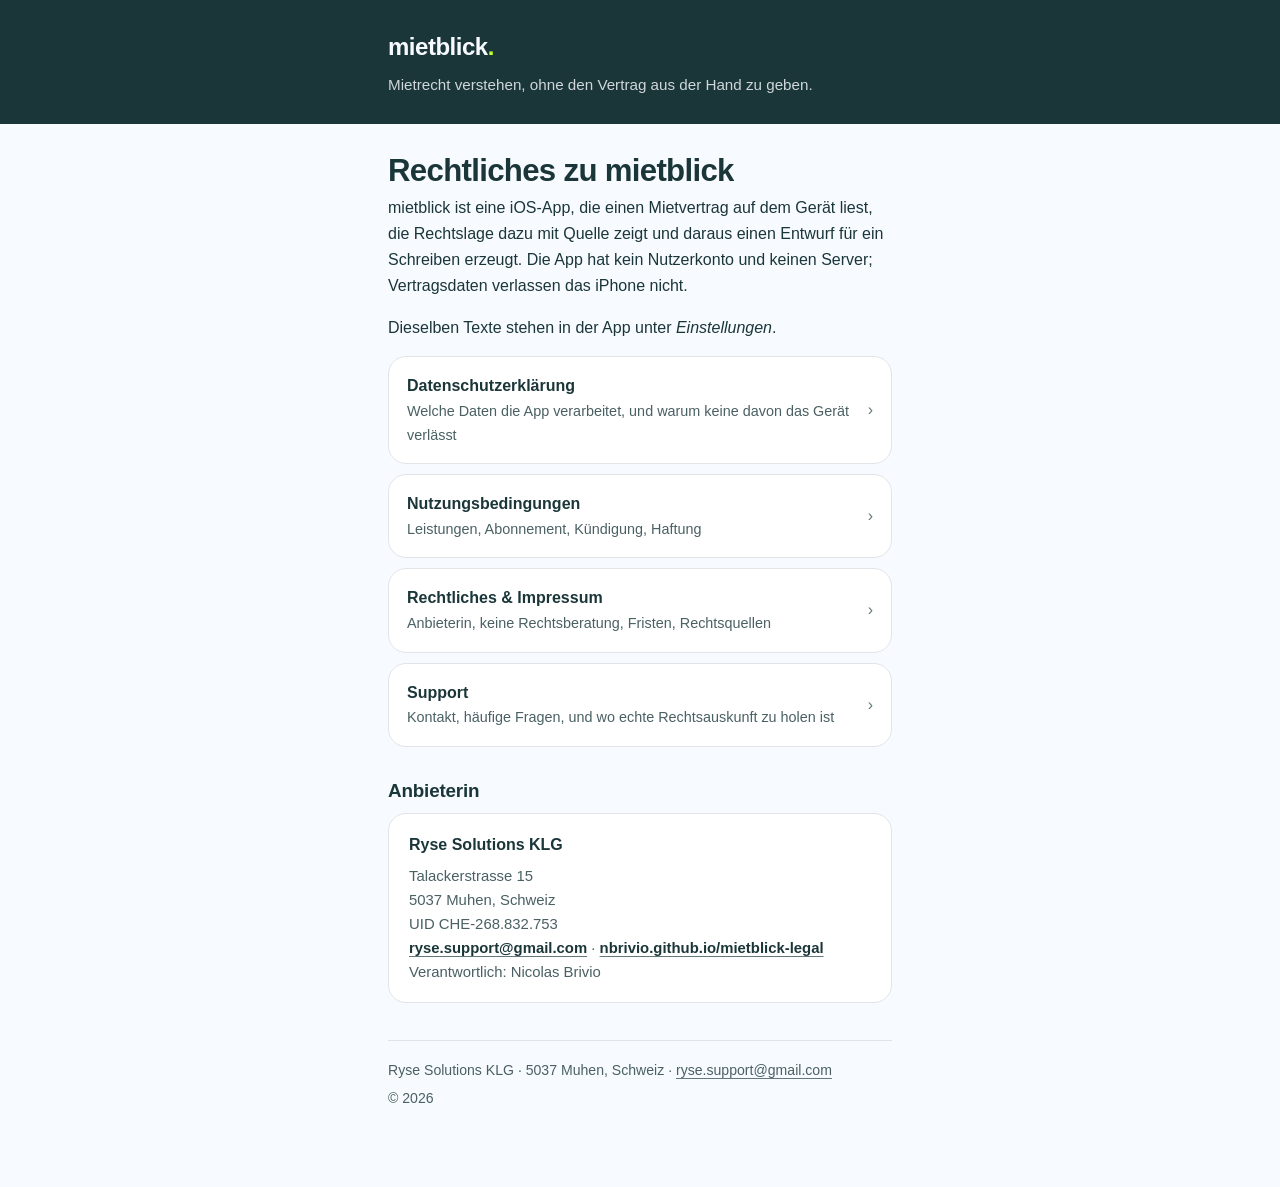
==== index.html @ 71dbad0a "Rechtstexte mietblick Datenschutzerklärung, Nutzungsbedingungen, Impressum und Support zur iOS-App m" ====
<!doctype html>
<html lang="de-CH">
<head>
<meta charset="utf-8">
<meta name="viewport" content="width=device-width, initial-scale=1">
<title>Rechtliches – mietblick</title>
<meta name="description" content="Datenschutzerklärung, Nutzungsbedingungen, Impressum und Support zur iOS-App mietblick.">
<meta name="color-scheme" content="light dark">
<meta name="robots" content="index, follow">
<link rel="stylesheet" href="assets/style.css">
</head>
<body>
<a class="skip" href="#inhalt">Zum Inhalt springen</a>
<header class="top">
  <div class="wrap">
    <a class="brand" href="index.html">mietblick<span class="dot" aria-hidden="true">.</span></a>
    <p class="tagline">Mietrecht verstehen, ohne den Vertrag aus der Hand zu geben.</p>
  </div>
</header>
<div class="wrap">

<main id="inhalt">
<h1>Rechtliches zu mietblick</h1><p>mietblick ist eine iOS-App, die einen Mietvertrag auf dem Gerät liest, die Rechtslage dazu mit Quelle zeigt und daraus einen Entwurf für ein Schreiben erzeugt. Die App hat kein Nutzerkonto und keinen Server; Vertragsdaten verlassen das iPhone nicht.</p><p>Dieselben Texte stehen in der App unter <em>Einstellungen</em>.</p><ul class="docs"><li><a href="datenschutz.html"><span><span class="t">Datenschutzerklärung</span><span class="d">Welche Daten die App verarbeitet, und warum keine davon das Gerät verlässt</span></span><span class="chev" aria-hidden="true">&#8250;</span></a></li><li><a href="agb.html"><span><span class="t">Nutzungsbedingungen</span><span class="d">Leistungen, Abonnement, Kündigung, Haftung</span></span><span class="chev" aria-hidden="true">&#8250;</span></a></li><li><a href="rechtliches.html"><span><span class="t">Rechtliches &amp; Impressum</span><span class="d">Anbieterin, keine Rechtsberatung, Fristen, Rechtsquellen</span></span><span class="chev" aria-hidden="true">&#8250;</span></a></li><li><a href="support.html"><span><span class="t">Support</span><span class="d">Kontakt, häufige Fragen, und wo echte Rechtsauskunft zu holen ist</span></span><span class="chev" aria-hidden="true">&#8250;</span></a></li></ul><h2>Anbieterin</h2><div class="card"><p class="name">Ryse Solutions KLG</p><p class="meta">Talackerstrasse 15<br>5037 Muhen, Schweiz</p><p class="meta">UID CHE-268.832.753</p><p class="meta"><a href="mailto:ryse.support@gmail.com">ryse.support@gmail.com</a> · <a href="https://nbrivio.github.io/mietblick-legal/">nbrivio.github.io/mietblick-legal</a></p><p class="meta">Verantwortlich: Nicolas Brivio</p></div>
</main>
<footer class="foot">
  <p>Ryse Solutions KLG · 5037 Muhen, Schweiz · <a href="mailto:ryse.support@gmail.com">ryse.support@gmail.com</a></p>
  <p>&copy; 2026</p>
</footer>
</div>
</body>
</html>
---- assets/style.css ----
/* mietblick — Rechtstexte.
   Farben, Radien und Abstände sind aus MBColor/MBRadius der App übernommen, damit
   die Seite wie die App aussieht und nicht wie ein fremdes Dokument. Die
   Kontrastwerte in den Kommentaren stammen aus Tokens.swift und sind dort geprüft. */

:root {
  --lime:        #C5FF28;
  --petrol:      #1B3639;
  --petrol-deep: #0F2426;
  --ice:         #F7FBFF;

  --bg:        var(--ice);
  --surface:   #ffffff;
  --ink:       var(--petrol);   /* 12.4:1 auf surface */
  --ink-2:     #4A6063;         /*  6.7:1 */
  --ink-faint: #62787A;         /*  4.5:1 */
  --outline:   #E1E5E8;
  --separator: #EEF1F2;
  --hero:      var(--petrol);
  --hero-ink:  var(--ice);
  --radius:    18px;
  --radius-sm: 12px;
  --measure:   34rem;
}

@media (prefers-color-scheme: dark) {
  :root:not([data-theme="light"]) {
    --bg:        #0A1719;
    --surface:   #16302F;
    --ink:       var(--ice);    /* 13.5:1 */
    --ink-2:     #A9BDBF;       /*  7.2:1 */
    --ink-faint: #829799;       /*  4.6:1 */
    --outline:   rgba(255,255,255,.14);
    --separator: rgba(255,255,255,.10);
    --hero:      #244B50;
    --hero-ink:  var(--ice);
  }
}

* { box-sizing: border-box; }

html { -webkit-text-size-adjust: 100%; }

body {
  margin: 0;
  background: var(--bg);
  color: var(--ink);
  font: 1rem/1.62 -apple-system, BlinkMacSystemFont, "Segoe UI", Roboto, Helvetica, Arial, sans-serif;
  font-feature-settings: "kern";
  text-rendering: optimizeLegibility;
}

/* Keyboard users reach the text without walking the whole document list. */
.skip {
  position: absolute; left: -9999px;
  background: var(--lime); color: var(--petrol);
  padding: 12px 18px; border-radius: 0 0 var(--radius-sm) 0;
  font-weight: 650; z-index: 10;
}
.skip:focus { left: 0; top: 0; }

:focus-visible {
  outline: 3px solid var(--lime);
  outline-offset: 2px;
  border-radius: 4px;
}

.wrap { max-width: var(--measure); margin: 0 auto; padding: 0 20px 72px; }

/* --- Kopf --- */

header.top {
  background: var(--hero); color: var(--hero-ink);
  padding: 28px 0 26px;
  margin-bottom: 28px;
}
header.top .wrap { padding-bottom: 0; }
.brand {
  display: inline-block; text-decoration: none;
  color: var(--hero-ink);
  font-size: 1.5rem; font-weight: 700; letter-spacing: -.02em;
}
.brand .dot { color: var(--lime); }
.brand:hover { text-decoration: none; }
.tagline { margin: 6px 0 0; color: var(--ice); opacity: .82; font-size: .95rem; }

nav.back { margin: 0 0 22px; }
nav.back a {
  display: inline-flex; align-items: center; gap: 7px;
  min-height: 44px;
  color: var(--ink-2); text-decoration: none; font-size: .94rem; font-weight: 550;
}
nav.back a:hover { color: var(--ink); }

/* --- Text --- */

main h1 {
  font-size: 1.95rem; line-height: 1.2; letter-spacing: -.022em;
  margin: 0 0 6px; font-weight: 700;
}
main h2 {
  font-size: 1.18rem; line-height: 1.32; letter-spacing: -.01em;
  margin: 2.1em 0 .5em; font-weight: 650;
}
main h2:first-of-type { margin-top: 1.4em; }
p { margin: 0 0 1em; }
a { color: var(--ink); text-decoration-color: var(--ink-faint); text-underline-offset: .18em; }
a:hover { text-decoration-color: var(--ink); }
strong { font-weight: 650; }

.stamp {
  display: inline-block;
  margin: 0 0 1.6em;
  padding: 5px 11px;
  border: 1px solid var(--outline); border-radius: 999px;
  color: var(--ink-2); font-size: .82rem; font-weight: 550;
}

ul { margin: 0 0 1.15em; padding: 0; list-style: none; }
ul li {
  position: relative; padding-left: 1.15em; margin-bottom: .5em;
}
ul li::before {
  content: ""; position: absolute; left: 0; top: .66em;
  width: 5px; height: 5px; border-radius: 50%;
  background: var(--lime);
  /* Lime on white is 1.4:1 — decorative only. The indent carries the structure,
     and a screen reader gets a real <ul>. */
}

/* --- Karten --- */

.card {
  background: var(--surface);
  border: 1px solid var(--outline);
  border-radius: var(--radius);
  padding: 18px 20px;
  margin: 0 0 1.4em;
}
.card p:last-child, .card ul:last-child { margin-bottom: 0; }
.card .name { font-weight: 650; margin-bottom: .35em; }
.card .meta { color: var(--ink-2); font-size: .93rem; margin: 0; }
.card .meta a { color: var(--ink); font-weight: 550; }

/* --- Tabellen: auf dem Telefon als Blöcke, nicht als Querscroll --- */

table { width: 100%; border-collapse: collapse; margin: 0 0 1.5em; font-size: .94rem; }
thead th {
  text-align: left; font-weight: 650; font-size: .78rem;
  text-transform: uppercase; letter-spacing: .055em;
  color: var(--ink-faint);
  padding: 0 10px 7px 0;
  border-bottom: 1px solid var(--outline);
}
tbody td { padding: 11px 10px 11px 0; border-bottom: 1px solid var(--separator); vertical-align: top; }

@media (max-width: 36rem) {
  thead { position: absolute; width: 1px; height: 1px; overflow: hidden; clip-path: inset(50%); }
  tbody tr {
    display: block; background: var(--surface);
    border: 1px solid var(--outline); border-radius: var(--radius-sm);
    padding: 12px 14px; margin-bottom: 10px;
  }
  tbody td { display: block; border: 0; padding: 0 0 6px; }
  tbody td:last-child { padding-bottom: 0; }
  tbody td::before {
    content: attr(data-label);
    display: block;
    font-size: .74rem; text-transform: uppercase; letter-spacing: .055em;
    color: var(--ink-faint); font-weight: 650; margin-bottom: 1px;
  }
}

/* --- Dokumentliste auf der Startseite --- */

.docs { display: grid; gap: 10px; margin: 0 0 2em; padding: 0; list-style: none; }
.docs li { padding: 0; margin: 0; }
.docs li::before { content: none; }
.docs a {
  display: flex; align-items: center; gap: 14px;
  background: var(--surface);
  border: 1px solid var(--outline); border-radius: var(--radius);
  padding: 16px 18px; min-height: 44px;
  text-decoration: none; color: var(--ink);
}
.docs a:hover { border-color: var(--ink-faint); }
.docs .t { font-weight: 650; display: block; }
.docs .d { color: var(--ink-2); font-size: .9rem; display: block; margin-top: 1px; }
.docs .chev { margin-left: auto; color: var(--ink-faint); flex: none; }

/* --- Fuss --- */

footer.foot {
  border-top: 1px solid var(--outline);
  margin-top: 2.6em; padding-top: 18px;
  color: var(--ink-2); font-size: .88rem;
}
footer.foot a { color: var(--ink-2); }
footer.foot p { margin: 0 0 .4em; }

@media (prefers-reduced-motion: reduce) {
  * { transition: none !important; animation: none !important; }
}
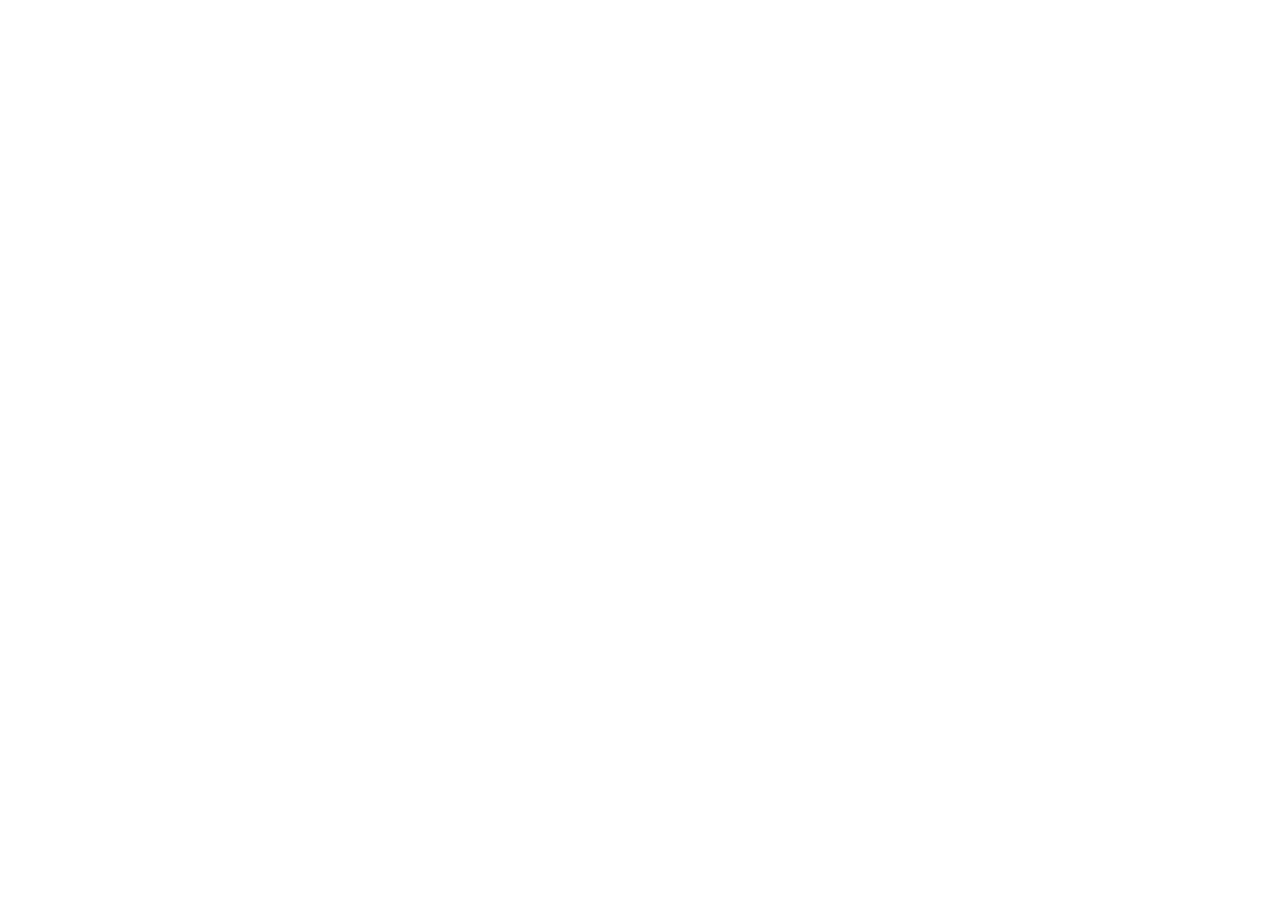
==== commit 21d78798: "Weiterleitung auf ryse-solutions.ch/mietblick-legal/ Die Rechtstexte liegen jetzt im Repo ryse-websi" ====
--- a/index.html
+++ b/index.html
@@ -3,29 +3,26 @@
 <head>
 <meta charset="utf-8">
 <meta name="viewport" content="width=device-width, initial-scale=1">
-<title>Rechtliches – mietblick</title>
-<meta name="description" content="Datenschutzerklärung, Nutzungsbedingungen, Impressum und Support zur iOS-App mietblick.">
-<meta name="color-scheme" content="light dark">
-<meta name="robots" content="index, follow">
-<link rel="stylesheet" href="assets/style.css">
+<title>Verschoben &ndash; mietblick</title>
+<link rel="canonical" href="https://ryse-solutions.ch/mietblick-legal/">
+<meta http-equiv="refresh" content="0; url=https://ryse-solutions.ch/mietblick-legal/">
+<meta name="robots" content="noindex, follow">
+<style>
+  body { margin:0; min-height:100vh; display:grid; place-items:center;
+         background:#F7FBFF; color:#1B3639;
+         font:1rem/1.6 -apple-system,BlinkMacSystemFont,"Segoe UI",Roboto,Helvetica,Arial,sans-serif; }
+  main { max-width:30rem; padding:24px; text-align:center; }
+  h1 { font-size:1.25rem; margin:0 0 .6em; }
+  a { color:#1B3639; }
+  @media (prefers-color-scheme: dark) { body { background:#0A0A0A; color:#E8DCD0; } }
+</style>
 </head>
 <body>
-<a class="skip" href="#inhalt">Zum Inhalt springen</a>
-<header class="top">
-  <div class="wrap">
-    <a class="brand" href="index.html">mietblick<span class="dot" aria-hidden="true">.</span></a>
-    <p class="tagline">Mietrecht verstehen, ohne den Vertrag aus der Hand zu geben.</p>
-  </div>
-</header>
-<div class="wrap">
-
-<main id="inhalt">
-<h1>Rechtliches zu mietblick</h1><p>mietblick ist eine iOS-App, die einen Mietvertrag auf dem Gerät liest, die Rechtslage dazu mit Quelle zeigt und daraus einen Entwurf für ein Schreiben erzeugt. Die App hat kein Nutzerkonto und keinen Server; Vertragsdaten verlassen das iPhone nicht.</p><p>Dieselben Texte stehen in der App unter <em>Einstellungen</em>.</p><ul class="docs"><li><a href="datenschutz.html"><span><span class="t">Datenschutzerklärung</span><span class="d">Welche Daten die App verarbeitet, und warum keine davon das Gerät verlässt</span></span><span class="chev" aria-hidden="true">&#8250;</span></a></li><li><a href="agb.html"><span><span class="t">Nutzungsbedingungen</span><span class="d">Leistungen, Abonnement, Kündigung, Haftung</span></span><span class="chev" aria-hidden="true">&#8250;</span></a></li><li><a href="rechtliches.html"><span><span class="t">Rechtliches &amp; Impressum</span><span class="d">Anbieterin, keine Rechtsberatung, Fristen, Rechtsquellen</span></span><span class="chev" aria-hidden="true">&#8250;</span></a></li><li><a href="support.html"><span><span class="t">Support</span><span class="d">Kontakt, häufige Fragen, und wo echte Rechtsauskunft zu holen ist</span></span><span class="chev" aria-hidden="true">&#8250;</span></a></li></ul><h2>Anbieterin</h2><div class="card"><p class="name">Ryse Solutions KLG</p><p class="meta">Talackerstrasse 15<br>5037 Muhen, Schweiz</p><p class="meta">UID CHE-268.832.753</p><p class="meta"><a href="mailto:ryse.support@gmail.com">ryse.support@gmail.com</a> · <a href="https://nbrivio.github.io/mietblick-legal/">nbrivio.github.io/mietblick-legal</a></p><p class="meta">Verantwortlich: Nicolas Brivio</p></div>
+<main>
+  <h1>Diese Seite ist umgezogen</h1>
+  <p>Die Rechtstexte zu mietblick liegen jetzt unter
+     <a href="https://ryse-solutions.ch/mietblick-legal/">ryse-solutions.ch/mietblick-legal/</a>.</p>
+  <p>Du wirst automatisch weitergeleitet.</p>
 </main>
-<footer class="foot">
-  <p>Ryse Solutions KLG · 5037 Muhen, Schweiz · <a href="mailto:ryse.support@gmail.com">ryse.support@gmail.com</a></p>
-  <p>&copy; 2026</p>
-</footer>
-</div>
 </body>
 </html>
